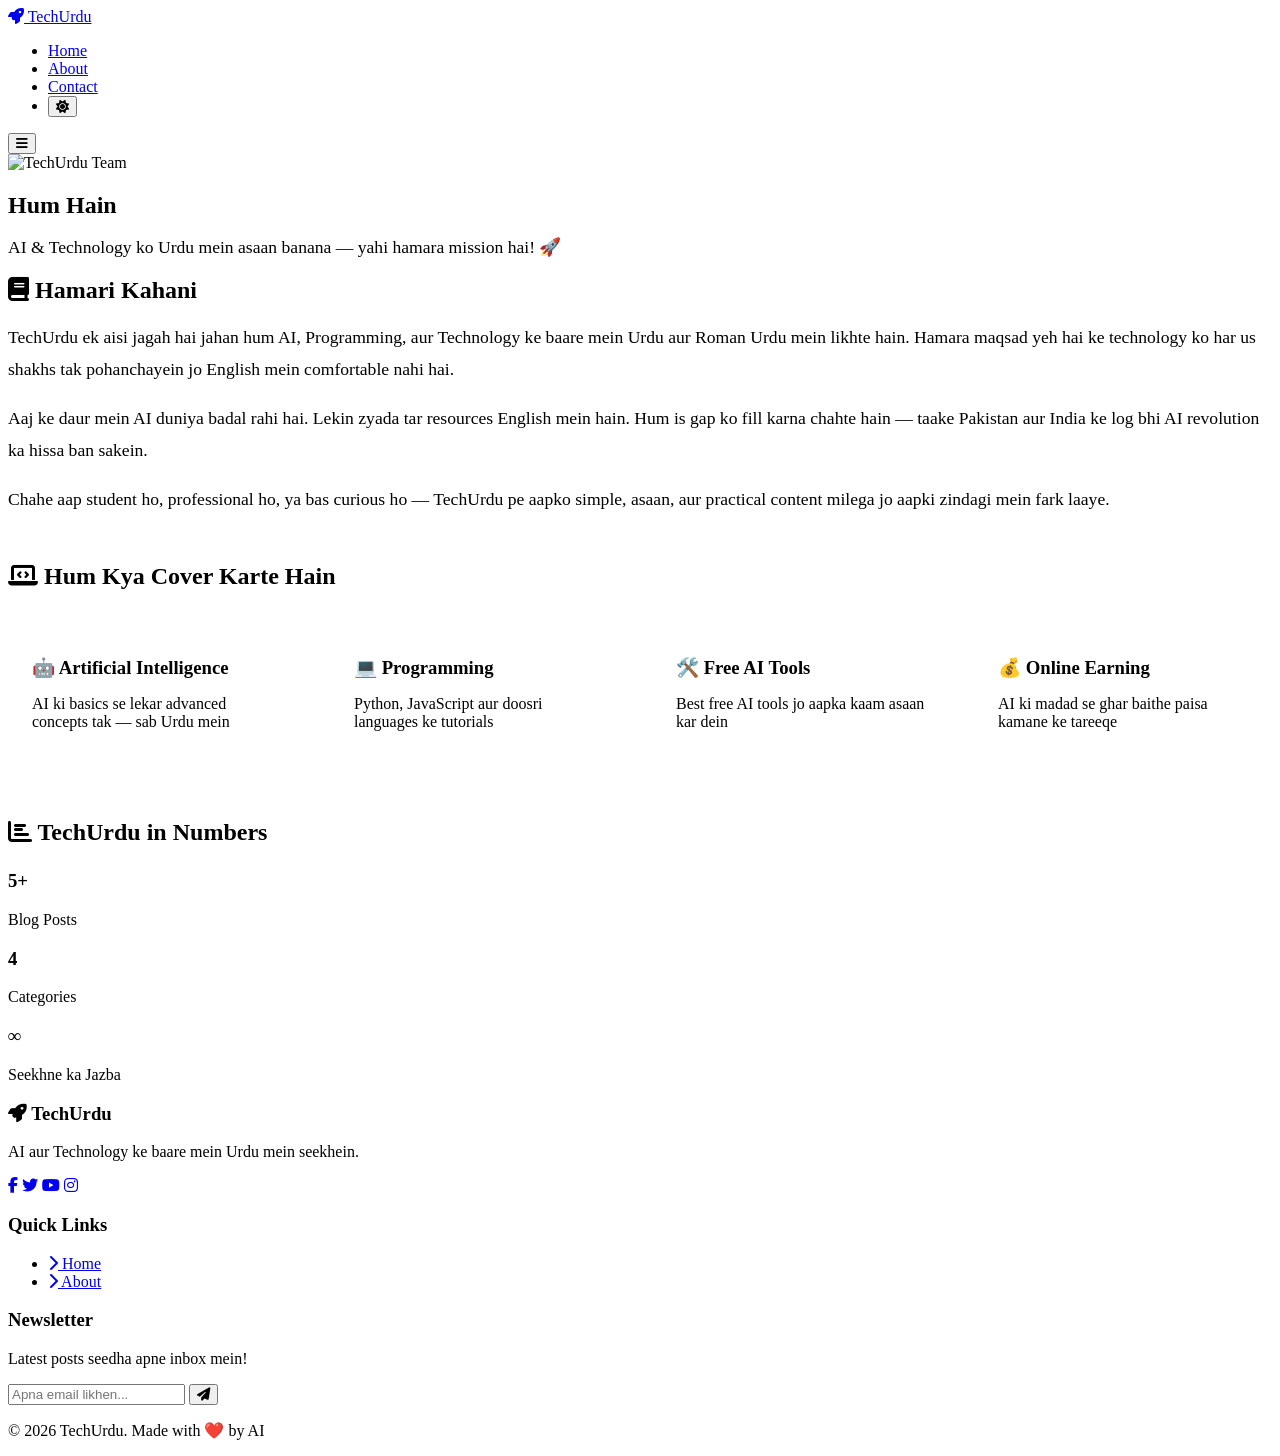
==== about.html @ f4167344 "Add files via upload" ====
<!DOCTYPE html>
<html lang="ur" data-theme="dark">
<head>
    <meta charset="UTF-8">
    <meta name="viewport" content="width=device-width, initial-scale=1.0">
    <title>About — TechUrdu</title>
    
    <!-- Font Awesome -->
    <link rel="stylesheet" href="https://cdnjs.cloudflare.com/ajax/libs/font-awesome/6.5.1/css/all.min.css">
    
    <!-- Custom CSS -->
    <link rel="stylesheet" href="css/style.css">
    
    <!-- Favicon -->
    <link rel="icon" type="image/svg+xml" href="data:image/svg+xml,<svg xmlns='http://www.w3.org/2000/svg' viewBox='0 0 100 100'><text y='.9em' font-size='90'>🚀</text></svg>">
</head>
<body>

    <!-- Loader -->
    <div class="loader-wrapper" id="loader">
        <div class="spinner"></div>
    </div>

    <!-- Header / Navigation -->
    <header>
        <nav class="container">
            <a href="index.html" class="logo">
                <i class="fas fa-rocket"></i> TechUrdu
            </a>
            
            <ul class="nav-links" id="nav-links">
                <li><a href="index.html">Home</a></li>
                <li><a href="about.html" class="active">About</a></li>
                <li><a href="index.html#footer">Contact</a></li>
                <li>
                    <button class="theme-toggle" id="theme-toggle" title="Toggle Theme">
                        <i class="fas fa-sun"></i>
                    </button>
                </li>
            </ul>
            
            <button class="hamburger" id="hamburger">
                <i class="fas fa-bars"></i>
            </button>
        </nav>
    </header>

    <!-- About Section -->
    <section class="about-section">
        <div class="container">
            <!-- Profile Section -->
            <div class="about-profile animate-on-scroll">
                <img src="https://picsum.photos/seed/techurdu-avatar/300/300" alt="TechUrdu Team">
                <div>
                    <h1 style="margin-bottom: 0.5rem;">
                        Hum Hain <span style="background: var(--gradient-text); -webkit-background-clip: text; -webkit-text-fill-color: transparent;">TechUrdu</span>
                    </h1>
                    <p style="color: var(--text-secondary); font-size: 1.1rem;">
                        AI & Technology ko Urdu mein asaan banana — yahi hamara mission hai! 🚀
                    </p>
                </div>
            </div>

            <!-- Our Story -->
            <div class="animate-on-scroll" style="margin-bottom: 3rem;">
                <h2 style="color: var(--secondary); margin-bottom: 1rem;">
                    <i class="fas fa-book"></i> Hamari Kahani
                </h2>
                <p style="font-size: 1.1rem; line-height: 1.8; margin-bottom: 1rem;">
                    TechUrdu ek aisi jagah hai jahan hum AI, Programming, aur Technology ke baare mein Urdu aur Roman Urdu mein likhte hain. Hamara maqsad yeh hai ke technology ko har us shakhs tak pohanchayein jo English mein comfortable nahi hai.
                </p>
                <p style="font-size: 1.1rem; line-height: 1.8; margin-bottom: 1rem;">
                    Aaj ke daur mein AI duniya badal rahi hai. Lekin zyada tar resources English mein hain. Hum is gap ko fill karna chahte hain — taake Pakistan aur India ke log bhi AI revolution ka hissa ban sakein.
                </p>
                <p style="font-size: 1.1rem; line-height: 1.8;">
                    Chahe aap student ho, professional ho, ya bas curious ho — TechUrdu pe aapko simple, asaan, aur practical content milega jo aapki zindagi mein fark laaye.
                </p>
            </div>

            <!-- What We Cover -->
            <div class="animate-on-scroll" style="margin-bottom: 3rem;">
                <h2 style="color: var(--secondary); margin-bottom: 1.5rem;">
                    <i class="fas fa-laptop-code"></i> Hum Kya Cover Karte Hain
                </h2>
                <div style="display: grid; grid-template-columns: repeat(auto-fill, minmax(250px, 1fr)); gap: 1.5rem;">
                    
                    <div style="background: var(--card-bg); padding: 1.5rem; border-radius: var(--radius-card); border: 1px solid var(--border-color);">
                        <h3 style="margin-bottom: 0.5rem;">🤖 Artificial Intelligence</h3>
                        <p style="color: var(--text-secondary);">AI ki basics se lekar advanced concepts tak — sab Urdu mein</p>
                    </div>
                    
                    <div style="background: var(--card-bg); padding: 1.5rem; border-radius: var(--radius-card); border: 1px solid var(--border-color);">
                        <h3 style="margin-bottom: 0.5rem;">💻 Programming</h3>
                        <p style="color: var(--text-secondary);">Python, JavaScript aur doosri languages ke tutorials</p>
                    </div>
                    
                    <div style="background: var(--card-bg); padding: 1.5rem; border-radius: var(--radius-card); border: 1px solid var(--border-color);">
                        <h3 style="margin-bottom: 0.5rem;">🛠️ Free AI Tools</h3>
                        <p style="color: var(--text-secondary);">Best free AI tools jo aapka kaam asaan kar dein</p>
                    </div>
                    
                    <div style="background: var(--card-bg); padding: 1.5rem; border-radius: var(--radius-card); border: 1px solid var(--border-color);">
                        <h3 style="margin-bottom: 0.5rem;">💰 Online Earning</h3>
                        <p style="color: var(--text-secondary);">AI ki madad se ghar baithe paisa kamane ke tareeqe</p>
                    </div>

                </div>
            </div>

            <!-- Stats -->
            <div class="animate-on-scroll">
                <h2 style="color: var(--secondary); margin-bottom: 1.5rem;">
                    <i class="fas fa-chart-bar"></i> TechUrdu in Numbers
                </h2>
                <div class="stats-grid">
                    <div class="stat-box">
                        <h3>5+</h3>
                        <p>Blog Posts</p>
                    </div>
                    <div class="stat-box">
                        <h3>4</h3>
                        <p>Categories</p>
                    </div>
                    <div class="stat-box">
                        <h3>∞</h3>
                        <p>Seekhne ka Jazba</p>
                    </div>
                </div>
            </div>

        </div>
    </section>

    <!-- Footer -->
    <footer>
        <div class="container">
            <div class="footer-grid">
                <div class="footer-col">
                    <h3><i class="fas fa-rocket"></i> TechUrdu</h3>
                    <p>AI aur Technology ke baare mein Urdu mein seekhein.</p>
                    <div class="social-links">
                        <a href="#" title="Facebook"><i class="fab fa-facebook-f"></i></a>
                        <a href="#" title="Twitter"><i class="fab fa-twitter"></i></a>
                        <a href="#" title="YouTube"><i class="fab fa-youtube"></i></a>
                        <a href="#" title="Instagram"><i class="fab fa-instagram"></i></a>
                    </div>
                </div>

                <div class="footer-col">
                    <h3>Quick Links</h3>
                    <ul class="footer-links">
                        <li><a href="index.html"><i class="fas fa-chevron-right"></i> Home</a></li>
                        <li><a href="about.html"><i class="fas fa-chevron-right"></i> About</a></li>
                    </ul>
                </div>

                <div class="footer-col">
                    <h3>Newsletter</h3>
                    <p>Latest posts seedha apne inbox mein!</p>
                    <form class="newsletter-form" id="newsletter-form">
                        <input type="email" placeholder="Apna email likhen..." required>
                        <button type="submit" class="btn-primary">
                            <i class="fas fa-paper-plane"></i>
                        </button>
                    </form>
                </div>
            </div>

            <div class="footer-bottom">
                <p>&copy; 2026 TechUrdu. Made with ❤️ by AI</p>
            </div>
        </div>
    </footer>

    <!-- Scripts -->
    <script src="js/main.js"></script>
    <script src="js/chatbot.js"></script>
</body>
</html>
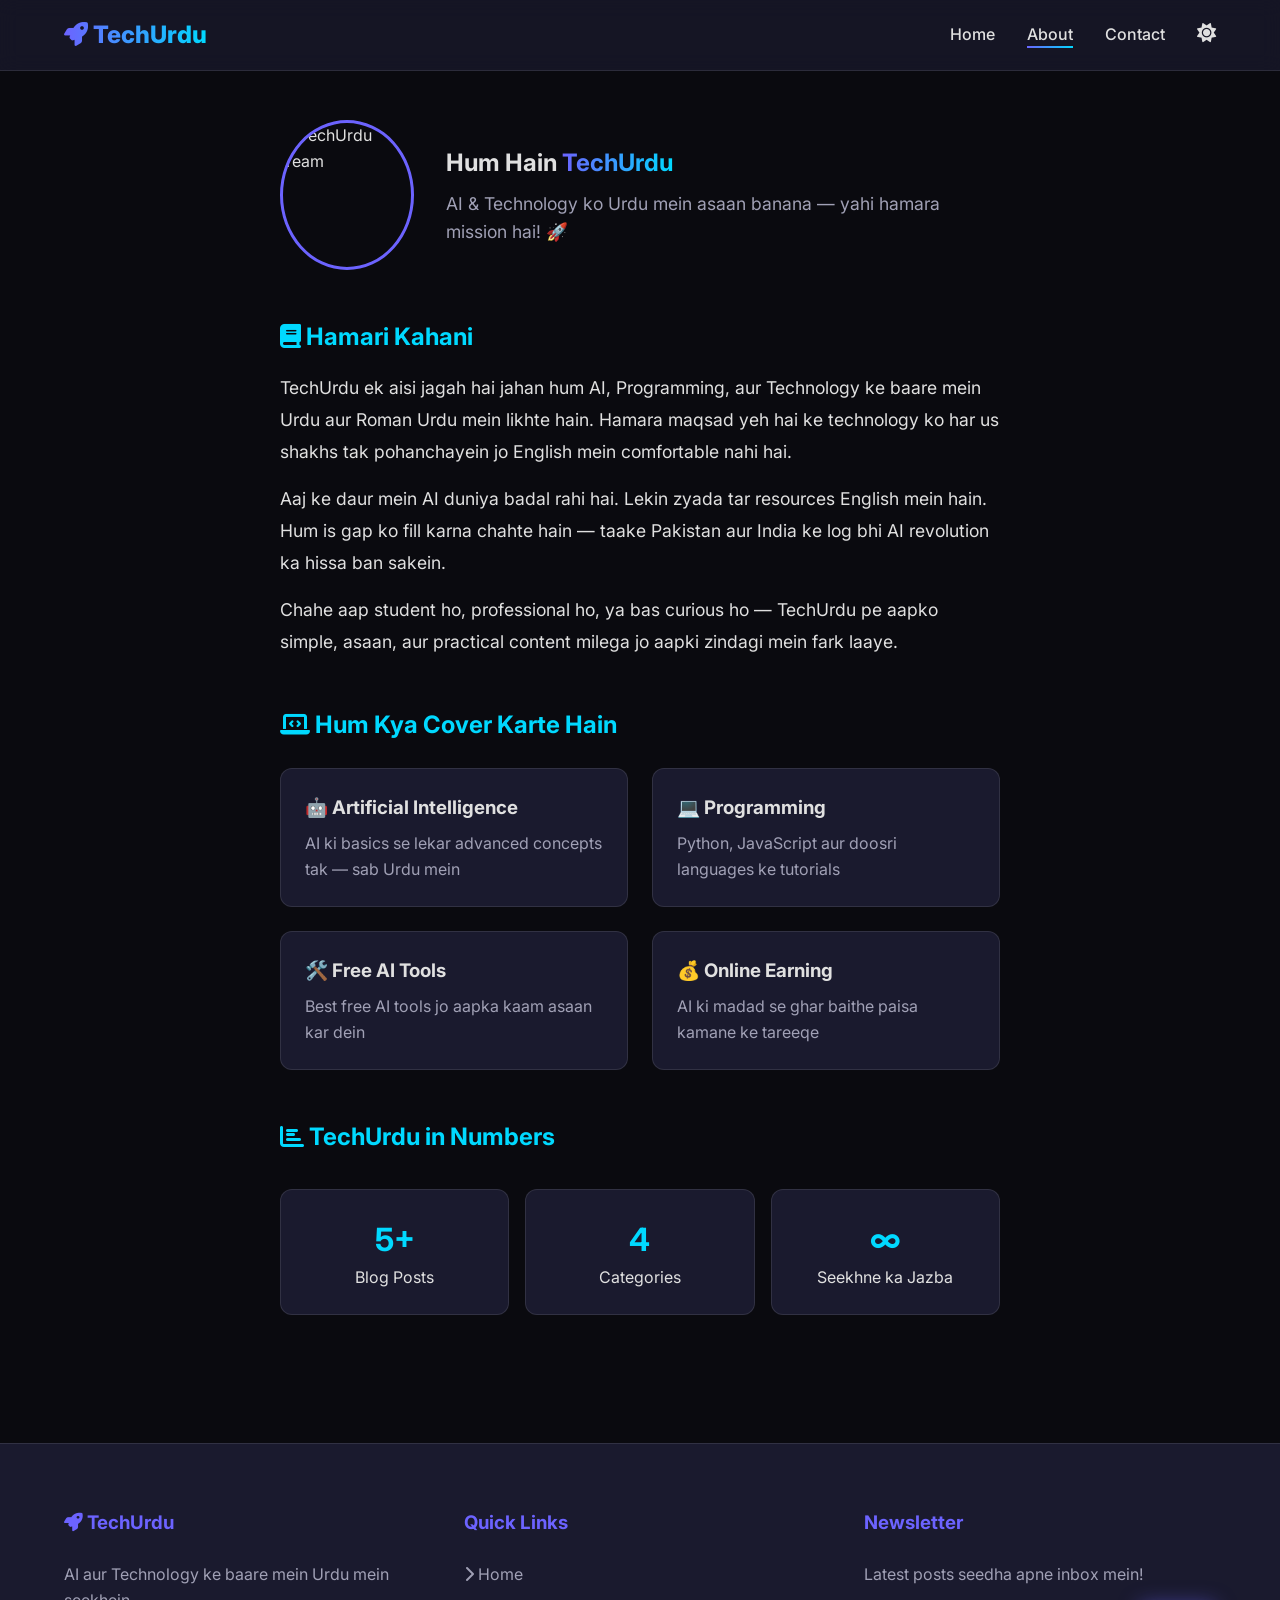
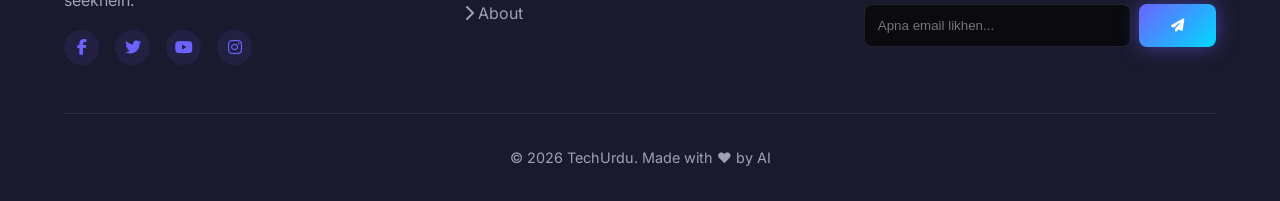
==== commit 6b642198: "Add files via upload" ====
--- a/about.html
+++ b/about.html
@@ -9,7 +9,7 @@
     <link rel="stylesheet" href="https://cdnjs.cloudflare.com/ajax/libs/font-awesome/6.5.1/css/all.min.css">
     
     <!-- Custom CSS -->
-    <link rel="stylesheet" href="css/style.css">
+    <link rel="stylesheet" href="style.css">
     
     <!-- Favicon -->
     <link rel="icon" type="image/svg+xml" href="data:image/svg+xml,<svg xmlns='http://www.w3.org/2000/svg' viewBox='0 0 100 100'><text y='.9em' font-size='90'>🚀</text></svg>">
@@ -173,7 +173,8 @@
     </footer>
 
     <!-- Scripts -->
-    <script src="js/main.js"></script>
-    <script src="js/chatbot.js"></script>
+    <script src="main.js"></script>
+    <script src="chatbot.js"></script>
 </body>
 </html>
+
--- a/style.css
+++ b/style.css
@@ -0,0 +1,692 @@
+/* ======== FONTS ======== */
+@import url('https://fonts.googleapis.com/css2?family=Inter:wght@300;400;500;600;700;800&family=Noto+Nastaliq+Urdu:wght@400;700&display=swap');
+
+/* ======== VARIABLES ======== */
+:root {
+  /* Colors - Dark Mode (Default) */
+  --bg-color: #0a0a0f;
+  --card-bg: #1a1a2e;
+  --text-primary: #e0e0e0;
+  --text-secondary: #a0a0b5;
+  --primary: #6C63FF;
+  --primary-hover: #5A52D5;
+  --secondary: #00D9FF;
+  --border-color: rgba(255, 255, 255, 0.1);
+  
+  /* Gradients */
+  --gradient-primary: linear-gradient(135deg, var(--primary), var(--secondary));
+  --gradient-text: linear-gradient(to right, #6C63FF, #00D9FF);
+  
+  /* Shadows */
+  --shadow-sm: 0 4px 6px rgba(0, 0, 0, 0.3);
+  --shadow-md: 0 10px 15px -3px rgba(0, 0, 0, 0.5);
+  --shadow-glow: 0 0 20px rgba(108, 99, 255, 0.5);
+  
+  /* Typography */
+  --font-en: 'Inter', sans-serif;
+  --font-ur: 'Noto Nastaliq Urdu', serif;
+  
+  /* Layout */
+  --radius-card: 12px;
+  --radius-btn: 8px;
+  --transition: all 0.3s ease;
+  
+  --glass-bg: rgba(26, 26, 46, 0.7);
+}
+
+[data-theme='light'] {
+  --bg-color: #f5f5f7;
+  --card-bg: #ffffff;
+  --text-primary: #1a1a2e;
+  --text-secondary: #555566;
+  --border-color: rgba(0, 0, 0, 0.1);
+  --shadow-sm: 0 4px 6px rgba(0, 0, 0, 0.05);
+  --shadow-md: 0 10px 15px -3px rgba(0, 0, 0, 0.1);
+  --shadow-glow: 0 0 20px rgba(108, 99, 255, 0.3);
+  --glass-bg: rgba(255, 255, 255, 0.7);
+}
+
+/* ======== RESET & BASE ======== */
+* {
+  margin: 0;
+  padding: 0;
+  box-sizing: border-box;
+}
+
+html {
+  scroll-behavior: smooth;
+}
+
+body {
+  font-family: var(--font-en);
+  background-color: var(--bg-color);
+  color: var(--text-primary);
+  line-height: 1.6;
+  transition: background-color 0.3s ease, color 0.3s ease;
+  overflow-x: hidden;
+}
+
+a {
+  text-decoration: none;
+  color: inherit;
+}
+
+ul {
+  list-style: none;
+}
+
+img {
+  max-width: 100%;
+  height: auto;
+  display: block;
+}
+
+.container {
+  width: 90%;
+  max-width: 1200px;
+  margin: 0 auto;
+}
+
+/* ======== CUSTOM SCROLLBAR ======== */
+::-webkit-scrollbar {
+  width: 8px;
+}
+::-webkit-scrollbar-track {
+  background: var(--bg-color);
+}
+::-webkit-scrollbar-thumb {
+  background: var(--primary);
+  border-radius: 4px;
+}
+::-webkit-scrollbar-thumb:hover {
+  background: var(--secondary);
+}
+
+/* ======== PROGRESS BAR ======== */
+.progress-container {
+  position: fixed;
+  top: 0;
+  left: 0;
+  width: 100%;
+  height: 4px;
+  background: transparent;
+  z-index: 1001;
+}
+.progress-bar {
+  height: 100%;
+  background: var(--gradient-text);
+  width: 0%;
+}
+
+/* ======== PAGE LOADER ======== */
+.loader-wrapper {
+  position: fixed;
+  top: 0;
+  left: 0;
+  width: 100vw;
+  height: 100vh;
+  background: var(--bg-color);
+  display: flex;
+  justify-content: center;
+  align-items: center;
+  z-index: 9999;
+  transition: opacity 0.5s ease;
+}
+.spinner {
+  width: 50px;
+  height: 50px;
+  border: 5px solid var(--border-color);
+  border-top-color: var(--primary);
+  border-radius: 50%;
+  animation: spin 1s linear infinite;
+}
+@keyframes spin { 100% { transform: rotate(360deg); } }
+
+/* ======== NAVIGATION ======== */
+header {
+  position: fixed;
+  top: 0;
+  width: 100%;
+  z-index: 1000;
+  background: var(--glass-bg);
+  backdrop-filter: blur(10px);
+  border-bottom: 1px solid var(--border-color);
+}
+
+nav {
+  display: flex;
+  justify-content: space-between;
+  align-items: center;
+  padding: 1rem 0;
+}
+
+.logo {
+  font-size: 1.5rem;
+  font-weight: 800;
+  background: var(--gradient-text);
+  -webkit-background-clip: text;
+  -webkit-text-fill-color: transparent;
+}
+
+.nav-links {
+  display: flex;
+  gap: 2rem;
+  align-items: center;
+}
+
+.nav-links a {
+  font-weight: 500;
+  position: relative;
+  transition: var(--transition);
+}
+
+.nav-links a::after {
+  content: '';
+  position: absolute;
+  width: 0;
+  height: 2px;
+  bottom: -4px;
+  left: 0;
+  background: var(--gradient-primary);
+  transition: var(--transition);
+}
+
+.nav-links a:hover::after,
+.nav-links a.active::after {
+  width: 100%;
+}
+
+.theme-toggle {
+  background: none;
+  border: none;
+  color: var(--text-primary);
+  font-size: 1.2rem;
+  cursor: pointer;
+  transition: var(--transition);
+}
+
+.theme-toggle:hover {
+  color: var(--primary);
+}
+
+.hamburger {
+  display: none;
+  font-size: 1.5rem;
+  cursor: pointer;
+  background: none;
+  border: none;
+  color: var(--text-primary);
+}
+
+/* ======== HERO SECTION ======== */
+.hero {
+  padding: 150px 0 100px;
+  text-align: center;
+}
+
+.hero h1 {
+  font-size: clamp(2.5rem, 5vw, 4rem);
+  font-weight: 800;
+  margin-bottom: 1rem;
+}
+
+.hero h1 span {
+  background: var(--gradient-text);
+  -webkit-background-clip: text;
+  -webkit-text-fill-color: transparent;
+}
+
+.hero p {
+  font-size: 1.1rem;
+  color: var(--text-secondary);
+  max-width: 600px;
+  margin: 0 auto 2rem;
+}
+
+.btn-primary {
+  display: inline-block;
+  padding: 0.8rem 2rem;
+  background: var(--gradient-primary);
+  color: #fff;
+  border-radius: var(--radius-btn);
+  font-weight: 600;
+  border: none;
+  cursor: pointer;
+  box-shadow: var(--shadow-glow);
+  transition: var(--transition);
+}
+
+.btn-primary:hover {
+  transform: translateY(-3px);
+  box-shadow: 0 0 30px rgba(108, 99, 255, 0.8);
+}
+
+/* ======== SEARCH & FILTER ======== */
+.search-filter-section {
+  padding: 2rem 0;
+}
+
+.search-bar {
+  position: relative;
+  max-width: 500px;
+  margin: 0 auto 2rem;
+}
+
+.search-bar input {
+  width: 100%;
+  padding: 1rem 1rem 1rem 3rem;
+  border-radius: 30px;
+  border: 1px solid var(--border-color);
+  background: var(--card-bg);
+  color: var(--text-primary);
+  font-family: inherit;
+  font-size: 1rem;
+  outline: none;
+  transition: var(--transition);
+}
+
+.search-bar input:focus {
+  border-color: var(--primary);
+  box-shadow: 0 0 10px rgba(108, 99, 255, 0.2);
+}
+
+.search-bar i {
+  position: absolute;
+  left: 1.2rem;
+  top: 50%;
+  transform: translateY(-50%);
+  color: var(--text-secondary);
+}
+
+.category-filter {
+  display: flex;
+  gap: 1rem;
+  overflow-x: auto;
+  padding-bottom: 1rem;
+  scrollbar-width: none;
+}
+
+.category-filter::-webkit-scrollbar {
+  display: none;
+}
+
+.cat-pill {
+  padding: 0.5rem 1.5rem;
+  border-radius: 20px;
+  background: var(--card-bg);
+  border: 1px solid var(--border-color);
+  color: var(--text-secondary);
+  cursor: pointer;
+  white-space: nowrap;
+  transition: var(--transition);
+  font-weight: 500;
+}
+
+.cat-pill.active, .cat-pill:hover {
+  background: var(--gradient-primary);
+  color: #fff;
+  border-color: transparent;
+}
+
+/* ======== BLOG CARDS ======== */
+.blog-grid {
+  display: grid;
+  grid-template-columns: repeat(auto-fill, minmax(300px, 1fr));
+  gap: 2rem;
+  padding: 2rem 0 4rem;
+}
+
+.blog-card {
+  background: var(--card-bg);
+  border-radius: var(--radius-card);
+  overflow: hidden;
+  box-shadow: var(--shadow-sm);
+  transition: var(--transition);
+  border: 1px solid var(--border-color);
+  display: flex;
+  flex-direction: column;
+}
+
+.blog-card:hover {
+  transform: translateY(-10px);
+  box-shadow: var(--shadow-md);
+  border-color: var(--primary);
+}
+
+.card-img {
+  width: 100%;
+  height: 200px;
+  object-fit: cover;
+}
+
+.card-content {
+  padding: 1.5rem;
+  flex: 1;
+  display: flex;
+  flex-direction: column;
+}
+
+.badge {
+  align-self: flex-start;
+  padding: 0.3rem 0.8rem;
+  background: rgba(108, 99, 255, 0.1);
+  color: var(--primary);
+  border-radius: 4px;
+  font-size: 0.8rem;
+  font-weight: 600;
+  margin-bottom: 1rem;
+}
+
+.card-title {
+  font-size: 1.2rem;
+  margin-bottom: 0.5rem;
+  line-height: 1.4;
+}
+
+.card-title a {
+  transition: var(--transition);
+}
+
+.card-title a:hover {
+  color: var(--primary);
+}
+
+.card-excerpt {
+  color: var(--text-secondary);
+  font-size: 0.95rem;
+  margin-bottom: 1.5rem;
+  flex: 1;
+}
+
+.card-meta {
+  display: flex;
+  justify-content: space-between;
+  align-items: center;
+  font-size: 0.85rem;
+  color: var(--text-secondary);
+  border-top: 1px solid var(--border-color);
+  padding-top: 1rem;
+}
+
+.author-info {
+  display: flex;
+  align-items: center;
+  gap: 0.5rem;
+}
+
+.author-avatar {
+  width: 30px;
+  height: 30px;
+  border-radius: 50%;
+  object-fit: cover;
+}
+
+/* ======== BLOG POST PAGE ======== */
+.post-header {
+  padding: 120px 0 40px;
+  text-align: center;
+  max-width: 800px;
+  margin: 0 auto;
+}
+
+.post-header .badge {
+  margin: 0 auto 1rem;
+}
+
+.post-title {
+  font-size: clamp(2rem, 4vw, 3rem);
+  margin-bottom: 1rem;
+}
+
+.post-meta-large {
+  display: flex;
+  justify-content: center;
+  align-items: center;
+  gap: 1.5rem;
+  color: var(--text-secondary);
+  margin-bottom: 2rem;
+}
+
+.post-image-main {
+  width: 100%;
+  max-height: 500px;
+  object-fit: cover;
+  border-radius: var(--radius-card);
+  margin-bottom: 3rem;
+}
+
+.post-content {
+  max-width: 800px;
+  margin: 0 auto 4rem;
+  font-size: 1.1rem;
+}
+
+.post-content h2 { margin: 2rem 0 1rem; color: var(--secondary); }
+.post-content h3 { margin: 1.5rem 0 1rem; }
+.post-content p { margin-bottom: 1.5rem; }
+.post-content ul, .post-content ol { margin-bottom: 1.5rem; padding-left: 2rem; }
+.post-content li { margin-bottom: 0.5rem; }
+.post-content blockquote {
+  border-left: 4px solid var(--primary);
+  padding-left: 1rem;
+  font-style: italic;
+  margin-bottom: 1.5rem;
+  background: var(--card-bg);
+  padding: 1rem;
+  border-radius: 0 var(--radius-btn) var(--radius-btn) 0;
+}
+.post-content code {
+  background: var(--card-bg);
+  padding: 0.2rem 0.4rem;
+  border-radius: 4px;
+  font-family: monospace;
+  font-size: 0.9em;
+  color: var(--primary);
+}
+.post-content pre {
+  background: #1e1e1e;
+  padding: 1.5rem;
+  border-radius: var(--radius-btn);
+  overflow-x: auto;
+  margin-bottom: 1.5rem;
+}
+.post-content pre code {
+  background: none;
+  padding: 0;
+  color: #d4d4d4;
+}
+
+.share-section {
+  max-width: 800px;
+  margin: 0 auto 4rem;
+  padding-top: 2rem;
+  border-top: 1px solid var(--border-color);
+  display: flex;
+  align-items: center;
+  gap: 1rem;
+}
+
+.share-btn {
+  width: 40px;
+  height: 40px;
+  border-radius: 50%;
+  display: flex;
+  justify-content: center;
+  align-items: center;
+  background: var(--card-bg);
+  border: 1px solid var(--border-color);
+  transition: var(--transition);
+  cursor: pointer;
+}
+
+.share-btn:hover {
+  background: var(--primary);
+  color: #fff;
+  border-color: var(--primary);
+}
+
+/* ======== ABOUT PAGE ======== */
+.about-section {
+  padding: 120px 0 4rem;
+  max-width: 800px;
+  margin: 0 auto;
+}
+.about-profile {
+  display: flex;
+  align-items: center;
+  gap: 2rem;
+  margin-bottom: 3rem;
+}
+.about-profile img {
+  width: 150px;
+  height: 150px;
+  border-radius: 50%;
+  border: 3px solid var(--primary);
+}
+.stats-grid {
+  display: grid;
+  grid-template-columns: repeat(3, 1fr);
+  gap: 1rem;
+  margin-top: 2rem;
+}
+.stat-box {
+  background: var(--card-bg);
+  padding: 1.5rem;
+  border-radius: var(--radius-card);
+  text-align: center;
+  border: 1px solid var(--border-color);
+}
+.stat-box h3 {
+  font-size: 2rem;
+  color: var(--secondary);
+}
+
+/* ======== FOOTER ======== */
+footer {
+  background: var(--card-bg);
+  border-top: 1px solid var(--border-color);
+  padding: 4rem 0 2rem;
+  margin-top: 4rem;
+}
+
+.footer-grid {
+  display: grid;
+  grid-template-columns: repeat(auto-fit, minmax(250px, 1fr));
+  gap: 3rem;
+  margin-bottom: 3rem;
+}
+
+.footer-col h3 {
+  margin-bottom: 1.5rem;
+  color: var(--primary);
+}
+
+.footer-col p {
+  color: var(--text-secondary);
+  margin-bottom: 1rem;
+}
+
+.footer-links li {
+  margin-bottom: 0.8rem;
+}
+
+.footer-links a {
+  color: var(--text-secondary);
+  transition: var(--transition);
+}
+
+.footer-links a:hover {
+  color: var(--primary);
+}
+
+.social-links {
+  display: flex;
+  gap: 1rem;
+}
+
+.social-links a {
+  width: 35px;
+  height: 35px;
+  border-radius: 50%;
+  background: rgba(108, 99, 255, 0.1);
+  display: flex;
+  justify-content: center;
+  align-items: center;
+  color: var(--primary);
+  transition: var(--transition);
+}
+
+.social-links a:hover {
+  background: var(--primary);
+  color: #fff;
+}
+
+.newsletter-form {
+  display: flex;
+  gap: 0.5rem;
+}
+
+.newsletter-form input {
+  flex: 1;
+  padding: 0.8rem;
+  border-radius: var(--radius-btn);
+  border: 1px solid var(--border-color);
+  background: var(--bg-color);
+  color: var(--text-primary);
+}
+
+.footer-bottom {
+  text-align: center;
+  padding-top: 2rem;
+  border-top: 1px solid var(--border-color);
+  color: var(--text-secondary);
+  font-size: 0.9rem;
+}
+
+/* ======== ANIMATIONS ======== */
+.animate-on-scroll {
+  opacity: 0;
+  transform: translateY(30px);
+  transition: opacity 0.6s ease-out, transform 0.6s ease-out;
+}
+
+.animate-on-scroll.is-visible {
+  opacity: 1;
+  transform: translateY(0);
+}
+
+/* ======== RESPONSIVE ======== */
+@media (max-width: 768px) {
+  .hamburger {
+    display: block;
+  }
+  
+  .nav-links {
+    position: fixed;
+    top: 70px;
+    left: -100%;
+    width: 100%;
+    height: calc(100vh - 70px);
+    background: var(--bg-color);
+    flex-direction: column;
+    justify-content: center;
+    transition: 0.4s;
+  }
+  
+  .nav-links.active {
+    left: 0;
+  }
+  
+  .blog-grid {
+    grid-template-columns: repeat(auto-fill, minmax(250px, 1fr));
+  }
+  
+  .about-profile {
+    flex-direction: column;
+    text-align: center;
+  }
+  
+  .stats-grid {
+    grid-template-columns: 1fr;
+  }
+}
